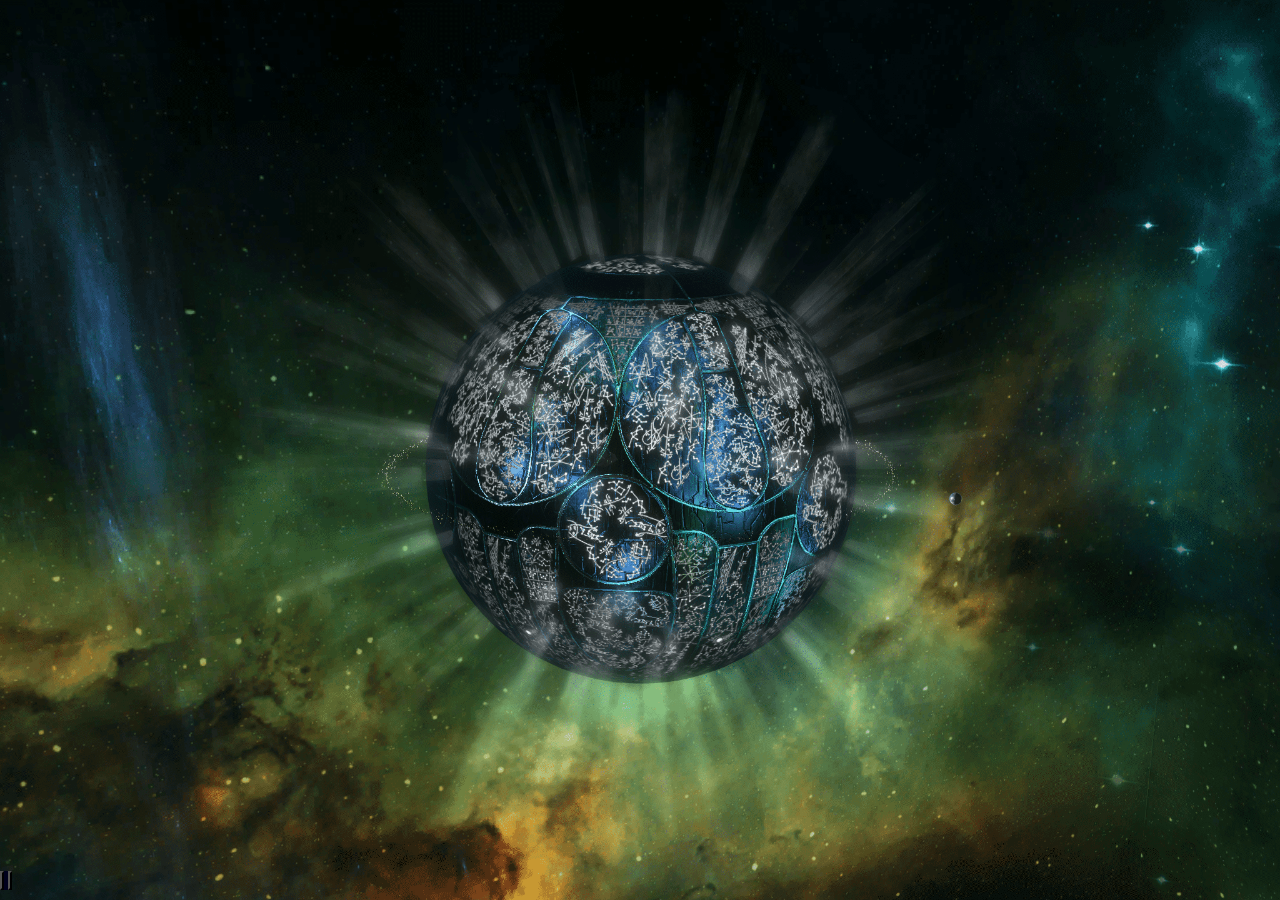
==== other_projects/stellaris_caloctoran/index.html @ b80747b4 "Implemented carousel system" ====
<!DOCTYPE html>
<html lang="en">
  <head>
    <meta charset="UTF-8" />
    <meta http-equiv="X-UA-Compatible" content="IE=edge" />
    <meta name="viewport" content="width=device-width, initial-scale=1.0" />
    <link rel="stylesheet" href="css/style.css" />
    <link rel="stylesheet" href="css/landscape.css" />
    <link rel="stylesheet" href="css/portrait.css" />
    <link rel="shortcut icon" href="favicon.ico" type="image/x-icon" />
    <title>The Caloctoran Trade & Farm Group</title>
  </head>
  <body>
    <main>
      <article data-index="0" data-status="active">
        <figure>
          <img
            src="../stellaris_mods/images/slideshow/gigastructural_engineering/gigas_01.png"
            alt=""
          />
        </figure>
      </article>
      <article data-index="1" data-status="inactive">
        <figure>
          <img
            src="../stellaris_mods/images/slideshow/gigastructural_engineering/gigas_02.png"
            alt=""
          />
        </figure>
      </article>
      <article data-index="2" data-status="inactive">
        <figure>
          <img
            src="../stellaris_mods/images/slideshow/gigastructural_engineering/gigas_03.png"
            alt=""
          />
        </figure>
      </article>
      <article data-index="3" data-status="inactive">
        <figure>
          <img
            src="../stellaris_mods/images/slideshow/gigastructural_engineering/gigas_04.png"
            alt=""
          />
        </figure>
      </article>
    </main>
    <nav>
      <button type="button" onClick="handleLeftClick()">
        <picture>
          <source
            srcset="../stellaris_mods/images/singular_images/portrait_prev.png"
            media="(orientation: portrait)"
          />
          <img
            src="../stellaris_mods/images/singular_images/landscape_prev.png"
            alt=""
          />
        </picture>
      </button>
      <button type="button" onClick="handleRightClick()">
        <picture>
          <source
            srcset="../stellaris_mods/images/singular_images/portrait_next.png"
            media="(orientation: portrait)"
          />
          <img
            src="../stellaris_mods/images/singular_images/landscape_next.png"
            alt=""
          />
        </picture>
      </button>
    </nav>
    <script src="js/carousel.js"></script>
  </body>
</html>
---- other_projects/stellaris_caloctoran/css/style.css ----
* {
  margin: 0;
  padding: 0;
  box-sizing: border-box;
  color: white;
  font-family: sans-serif;
  background-color: rgb(0, 1, 29);
}

body {
  overflow: hidden;
}

main > article {
  display: grid;
  width: 100%;
  height: 100%;
  position: absolute;
  left: 0;
  top: 0;
  transition: transform 400ms ease-in-out;
}

main > article > figure {
  background-color: rgb(10, 12, 54);
  overflow: hidden;
}

main > article > figure > img {
  height: 100%;
  width: 100%;
  object-fit: cover;
}

main > article[data-status="becoming-active-from-before"] {
  transition: none;
}

main > article[data-status="becoming-active-from-after"] {
  transition: none;
}

nav {
  position: absolute;
  bottom: 10px;
}
---- other_projects/stellaris_caloctoran/css/landscape.css ----
@media (orientation: landscape) {
  main > article[data-status="inactive"] {
    transform: translateX(-100%);
    transition: none;
  }

  main > article[data-status="active"] {
    transform: translateX(0%);
  }

  main > article[data-status="before"] {
    transform: translateX(-100%);
  }

  main > article[data-status="after"] {
    transform: translateX(100%);
  }

  main > article[data-status="becoming-active-from-before"] {
    transform: translateX(-100%);
  }

  main > article[data-status="becoming-active-from-after"] {
    transform: translateX(100%);
  }
}
---- other_projects/stellaris_caloctoran/css/portrait.css ----
@media (orientation: portrait) {
  main > article[data-status="inactive"] {
    transform: translateY(-100%);
    transition: none;
  }

  main > article[data-status="active"] {
    transform: translateY(0%);
  }

  main > article[data-status="before"] {
    transform: translateY(-100%);
  }

  main > article[data-status="after"] {
    transform: translateY(100%);
  }

  main > article[data-status="becoming-active-from-before"] {
    transform: translateY(-100%);
  }

  main > article[data-status="becoming-active-from-after"] {
    transform: translateY(100%);
  }
}
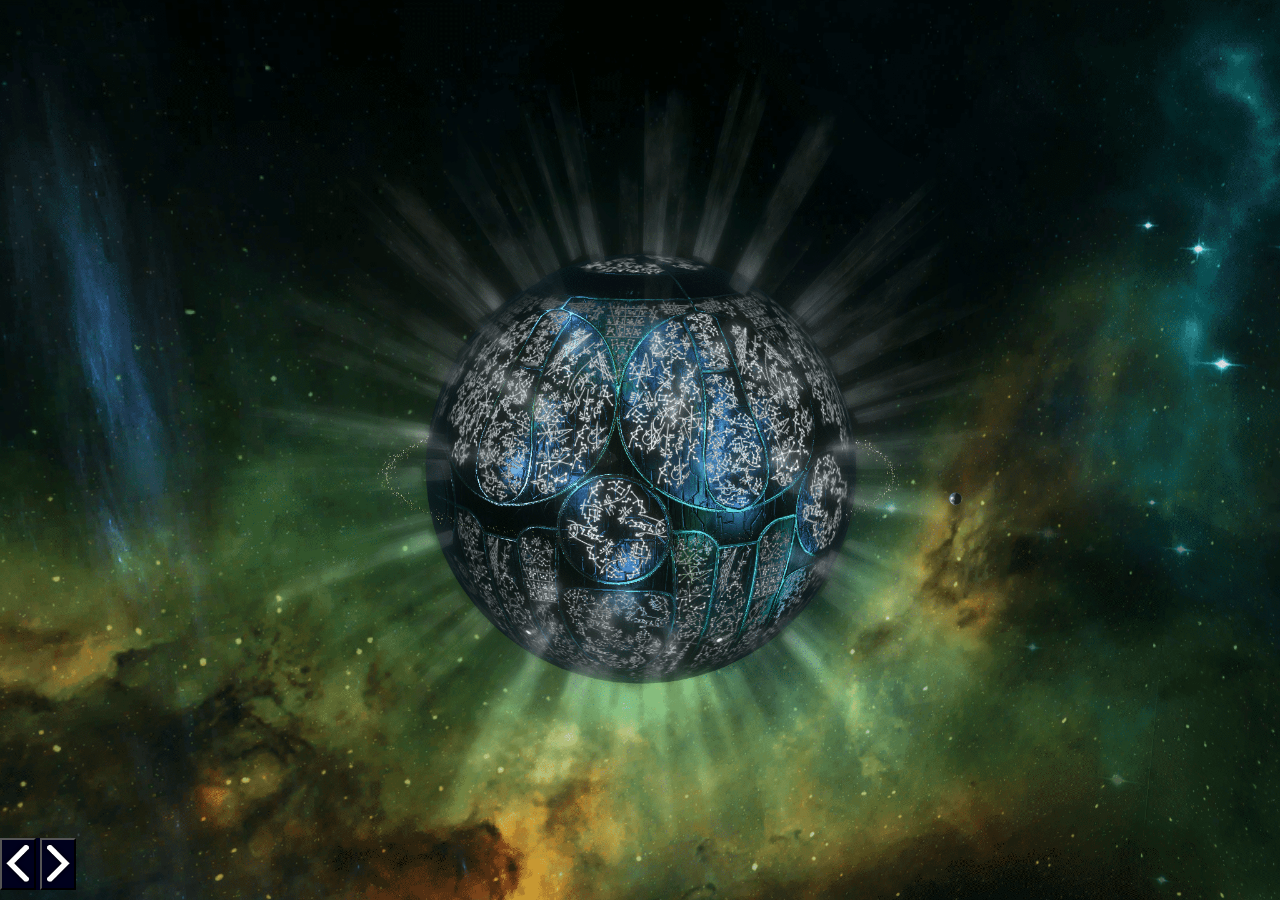
==== commit 50342aaf: "Blider" ====
--- a/other_projects/stellaris_caloctoran/index.html
+++ b/other_projects/stellaris_caloctoran/index.html
@@ -49,11 +49,11 @@
       <button type="button" onClick="handleLeftClick()">
         <picture>
           <source
-            srcset="../stellaris_mods/images/singular_images/portrait_prev.png"
+            srcset="images/portrait_prev.png"
             media="(orientation: portrait)"
           />
           <img
-            src="../stellaris_mods/images/singular_images/landscape_prev.png"
+            src="images/prev.png"
             alt=""
           />
         </picture>
@@ -61,11 +61,11 @@
       <button type="button" onClick="handleRightClick()">
         <picture>
           <source
-            srcset="../stellaris_mods/images/singular_images/portrait_next.png"
+            srcset="images/next.png"
             media="(orientation: portrait)"
           />
           <img
-            src="../stellaris_mods/images/singular_images/landscape_next.png"
+            src="images/next.png"
             alt=""
           />
         </picture>
--- a/other_projects/stellaris_caloctoran/css/style.css
+++ b/other_projects/stellaris_caloctoran/css/style.css
@@ -43,4 +43,4 @@
 nav {
   position: absolute;
   bottom: 10px;
-} +}
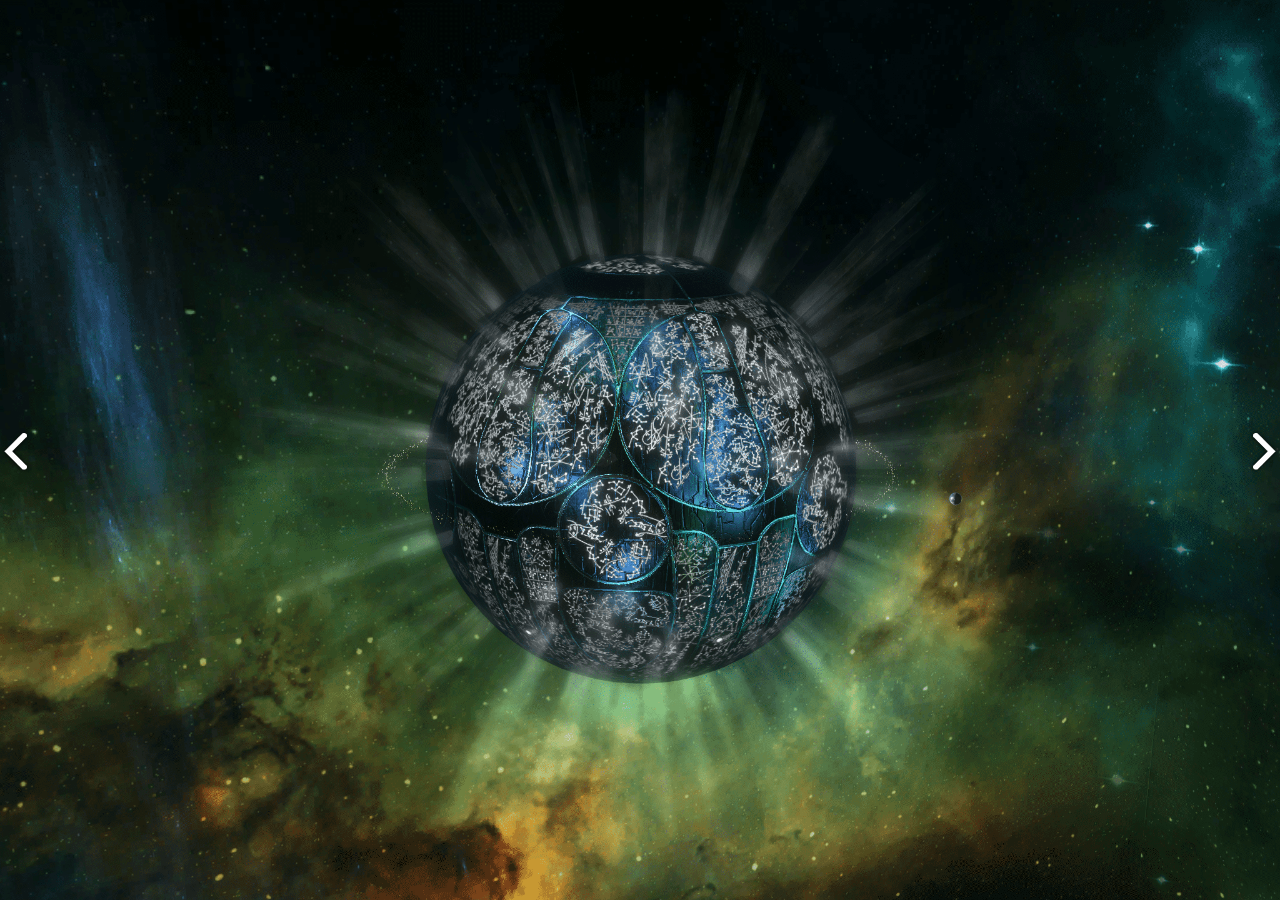
==== commit 4fd902f8: "Button fixes" ====
--- a/other_projects/stellaris_caloctoran/index.html
+++ b/other_projects/stellaris_caloctoran/index.html
@@ -47,28 +47,10 @@
     </main>
     <nav>
       <button type="button" onClick="handleLeftClick()">
-        <picture>
-          <source
-            srcset="images/portrait_prev.png"
-            media="(orientation: portrait)"
-          />
-          <img
-            src="images/prev.png"
-            alt=""
-          />
-        </picture>
+        <img src="images/prev.png" alt="" />
       </button>
       <button type="button" onClick="handleRightClick()">
-        <picture>
-          <source
-            srcset="images/next.png"
-            media="(orientation: portrait)"
-          />
-          <img
-            src="images/next.png"
-            alt=""
-          />
-        </picture>
+        <img src="images/next.png" alt="" />
       </button>
     </nav>
     <script src="js/carousel.js"></script>
--- a/other_projects/stellaris_caloctoran/css/style.css
+++ b/other_projects/stellaris_caloctoran/css/style.css
@@ -42,5 +42,17 @@
 
 nav {
   position: absolute;
-  bottom: 10px;
+  background-color: rgba(0, 0, 0, 0);
+  width: 100vw;
+  height: 100vh;
 }
+
+button {
+  background-color: rgba(0, 0, 0, 0);
+  border: 0;
+  position: absolute;
+}
+
+img {
+  background-color: rgba(0, 0, 0, 0);
+}
--- a/other_projects/stellaris_caloctoran/css/landscape.css
+++ b/other_projects/stellaris_caloctoran/css/landscape.css
@@ -23,4 +23,14 @@
   main > article[data-status="becoming-active-from-after"] {
     transform: translateX(100%);
   }
+
+  button:first-of-type {
+    left: 0;
+    top: calc(50vh - 22.5px);
+  }
+
+  button:last-of-type {
+    right: 0;
+    top: calc(50vh - 22.5px);
+  }
 }
--- a/other_projects/stellaris_caloctoran/css/portrait.css
+++ b/other_projects/stellaris_caloctoran/css/portrait.css
@@ -23,4 +23,18 @@
   main > article[data-status="becoming-active-from-after"] {
     transform: translateY(100%);
   }
+
+  button {
+    transform: rotate(90deg);
+  }
+
+  button:first-of-type {
+    top: 0;
+    left: calc(50vw - 22.5px);
+  }
+
+  button:last-of-type {
+    bottom: 0;
+    left: calc(50vw - 22.5px);
+  }
 }
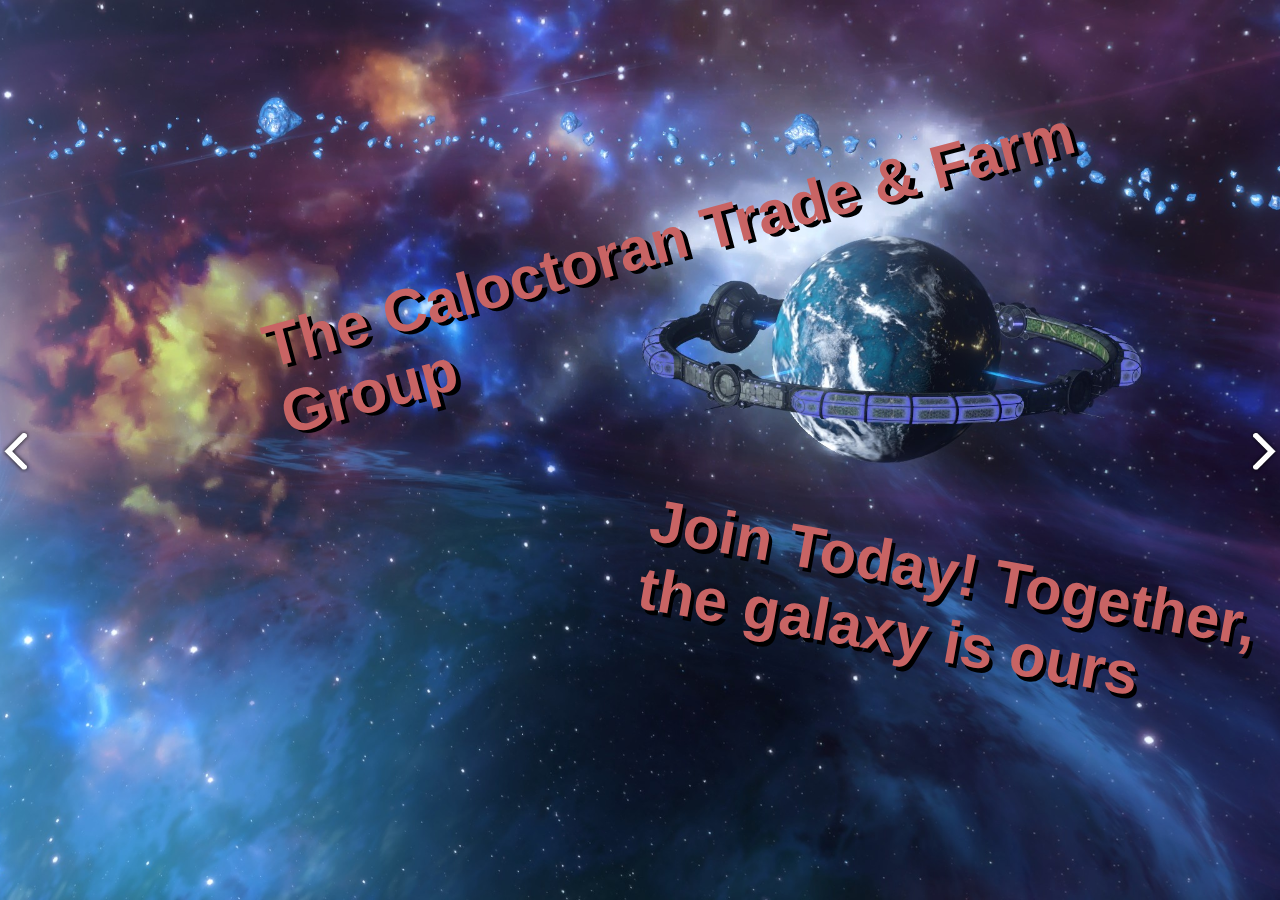
==== commit 68c1e687: "Finished Page 1.0" ====
--- a/other_projects/stellaris_caloctoran/index.html
+++ b/other_projects/stellaris_caloctoran/index.html
@@ -7,42 +7,42 @@
     <link rel="stylesheet" href="css/style.css" />
     <link rel="stylesheet" href="css/landscape.css" />
     <link rel="stylesheet" href="css/portrait.css" />
-    <link rel="shortcut icon" href="favicon.ico" type="image/x-icon" />
+    <link rel="shortcut icon" href="images/favicon.png" type="image/x-icon" />
     <title>The Caloctoran Trade & Farm Group</title>
   </head>
   <body>
     <main>
       <article data-index="0" data-status="active">
-        <figure>
-          <img
-            src="../stellaris_mods/images/slideshow/gigastructural_engineering/gigas_01.png"
-            alt=""
-          />
-        </figure>
+        <img
+          src="images/caloc.jpg"
+          alt="Image of the massive Caloctoran Capital"
+        />
+        <h1>The Caloctoran Trade & Farm Group</h1>
+        <h1>Join Today! Together, the galaxy is ours</h1>
       </article>
       <article data-index="1" data-status="inactive">
-        <figure>
-          <img
-            src="../stellaris_mods/images/slideshow/gigastructural_engineering/gigas_02.png"
-            alt=""
-          />
-        </figure>
+        <img
+          src="images/fleet.jpg"
+          alt="Image of the mighty Caloctoran Fleet"
+        />
+        <h1>The Mighty Fleet</h1>
+        <h1>Our First Line of Defense against any threat</h1>
       </article>
       <article data-index="2" data-status="inactive">
-        <figure>
-          <img
-            src="../stellaris_mods/images/slideshow/gigastructural_engineering/gigas_03.png"
-            alt=""
-          />
-        </figure>
+        <img
+          src="images/region.jpg"
+          alt="Image of the Caloctoran Empire and its neighbours"
+        />
+        <h1>The Empire Stands Ready</h1>
+        <h1>We must look beyond our borders, our neighbors are weak</h1>
       </article>
       <article data-index="3" data-status="inactive">
-        <figure>
-          <img
-            src="../stellaris_mods/images/slideshow/gigastructural_engineering/gigas_04.png"
-            alt=""
-          />
-        </figure>
+        <img
+          src="images/galaxy.jpg"
+          alt="Image of the Galaxy and the Caloctoran Empire withing it"
+        />
+        <h1>The Galaxy Will Be Ours</h1>
+        <h1>We are growing stronger each day. We will rule the galaxy</h1>
       </article>
     </main>
     <nav>
--- a/other_projects/stellaris_caloctoran/css/style.css
+++ b/other_projects/stellaris_caloctoran/css/style.css
@@ -2,9 +2,7 @@
   margin: 0;
   padding: 0;
   box-sizing: border-box;
-  color: white;
-  font-family: sans-serif;
-  background-color: rgb(0, 1, 29);
+  background-color: rgba(0, 0, 0, 0);
 }
 
 body {
@@ -19,17 +17,33 @@
   left: 0;
   top: 0;
   transition: transform 400ms ease-in-out;
-}
-
-main > article > figure {
-  background-color: rgb(10, 12, 54);
   overflow: hidden;
 }
 
-main > article > figure > img {
+main > article > img {
   height: 100%;
   width: 100%;
   object-fit: cover;
+}
+
+main > article > h1 {
+  position: absolute;
+  font-family: "Franklin Gothic Medium", "Arial Narrow", Arial, sans-serif;
+  font-size: 60px;
+  color: rgb(200, 100, 100);
+  text-shadow: 4px 4px black;
+}
+
+main > article > h1:first-of-type {
+  top: 20vh;
+  left: 20vw;
+  transform: rotate(-15deg);
+}
+
+main > article > h1:last-of-type {
+  top: 60vh;
+  left: 50vw;
+  transform: rotate(10deg);
 }
 
 main > article[data-status="becoming-active-from-before"] {
@@ -40,19 +54,7 @@
   transition: none;
 }
 
-nav {
-  position: absolute;
-  background-color: rgba(0, 0, 0, 0);
-  width: 100vw;
-  height: 100vh;
-}
-
 button {
-  background-color: rgba(0, 0, 0, 0);
   border: 0;
   position: absolute;
 }
-
-img {
-  background-color: rgba(0, 0, 0, 0);
-}
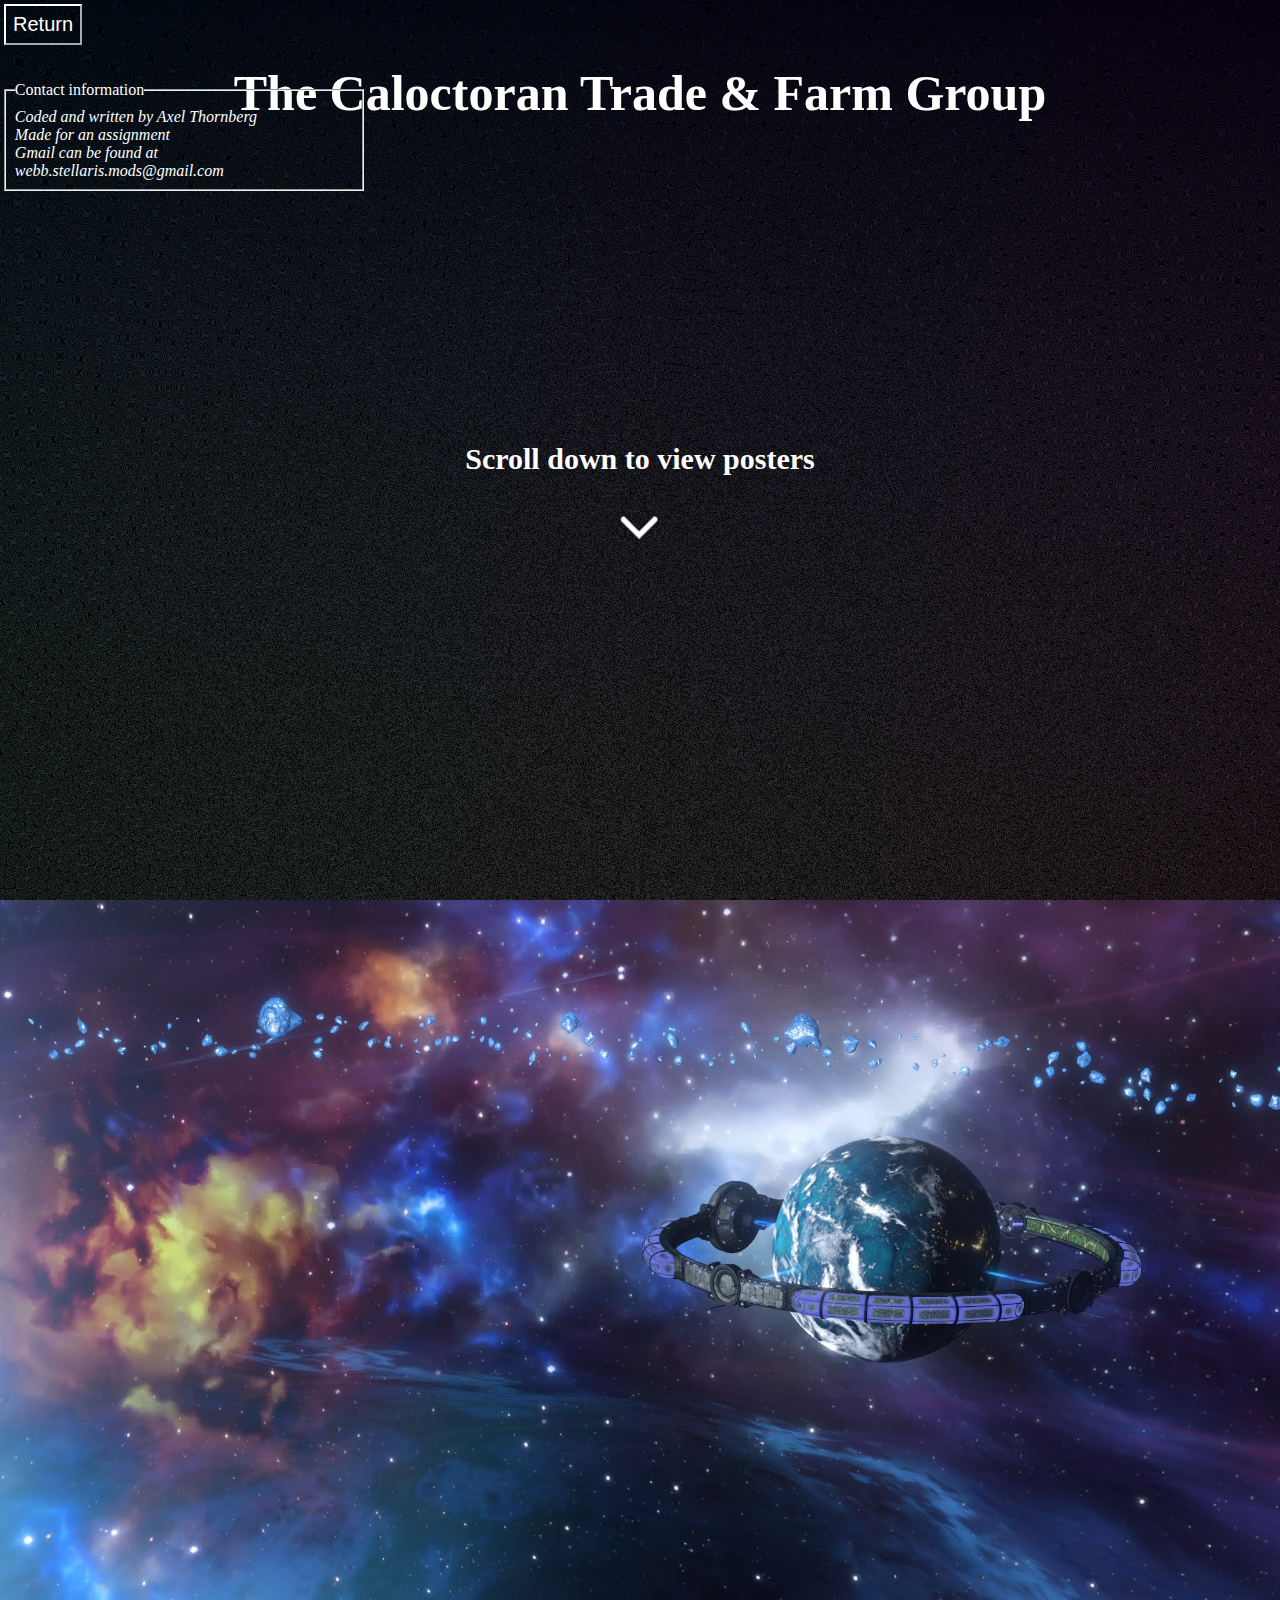
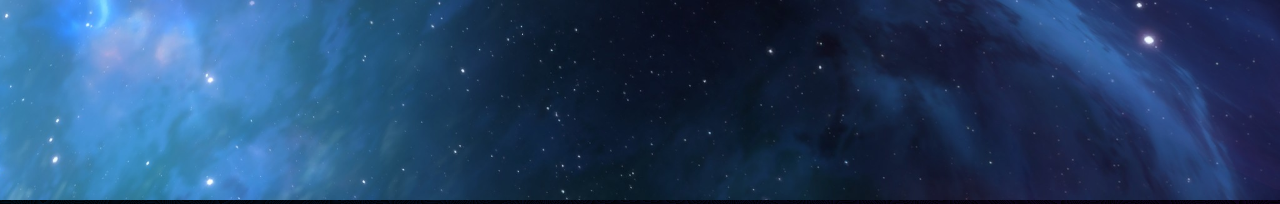
==== commit 2abae5e1: "Updated project" ====
--- a/other_projects/stellaris_caloctoran/index.html
+++ b/other_projects/stellaris_caloctoran/index.html
@@ -1,58 +1,41 @@
 <!DOCTYPE html>
 <html lang="en">
   <head>
-    <meta charset="UTF-8" />
-    <meta http-equiv="X-UA-Compatible" content="IE=edge" />
-    <meta name="viewport" content="width=device-width, initial-scale=1.0" />
-    <link rel="stylesheet" href="css/style.css" />
-    <link rel="stylesheet" href="css/landscape.css" />
-    <link rel="stylesheet" href="css/portrait.css" />
-    <link rel="shortcut icon" href="images/favicon.png" type="image/x-icon" />
+    <meta charset="UTF-8" >
+    <meta http-equiv="X-UA-Compatible" content="IE=edge" >
+    <meta name="viewport" content="width=device-width, initial-scale=1.0" >
+    <link rel="stylesheet" href="css/home.css" >
+    <link rel="shortcut icon" href="images/favicon.png" type="image/x-icon" >
     <title>The Caloctoran Trade & Farm Group</title>
   </head>
   <body>
     <main>
-      <article data-index="0" data-status="active">
-        <img
-          src="images/caloc.jpg"
-          alt="Image of the massive Caloctoran Capital"
-        />
-        <h1>The Caloctoran Trade & Farm Group</h1>
-        <h1>Join Today! Together, the galaxy is ours</h1>
-      </article>
-      <article data-index="1" data-status="inactive">
-        <img
-          src="images/fleet.jpg"
-          alt="Image of the mighty Caloctoran Fleet"
-        />
-        <h1>The Mighty Fleet</h1>
-        <h1>Our First Line of Defense against any threat</h1>
-      </article>
-      <article data-index="2" data-status="inactive">
-        <img
-          src="images/region.jpg"
-          alt="Image of the Caloctoran Empire and its neighbours"
-        />
-        <h1>The Empire Stands Ready</h1>
-        <h1>We must look beyond our borders, our neighbors are weak</h1>
-      </article>
-      <article data-index="3" data-status="inactive">
-        <img
-          src="images/galaxy.jpg"
-          alt="Image of the Galaxy and the Caloctoran Empire withing it"
-        />
-        <h1>The Galaxy Will Be Ours</h1>
-        <h1>We are growing stronger each day. We will rule the galaxy</h1>
-      </article>
+      <aside>
+        <button onclick="location.href = '../../';">Return</button>
+        <fieldset>
+          <legend>Contact information</legend>
+          <address>
+            Coded and written by Axel Thornberg<br >
+            Made for an assignment<br >
+            Gmail can be found at
+            <a href="mailto:webb.stellaris.mods@gmail.com"
+              >webb.stellaris.mods@gmail.com</a
+            >
+            <br >
+          </address>
+        </fieldset>
+      </aside>
+      <h1>The Caloctoran Trade & Farm Group</h1>
+      <h3>Scroll down to view posters</h3>
+      <button onclick="location.href = '#redirect';">
+        <img src="images/next.png" alt="Arrow pointing down" >
+      </button>
     </main>
-    <nav>
-      <button type="button" onClick="handleLeftClick()">
-        <img src="images/prev.png" alt="" />
-      </button>
-      <button type="button" onClick="handleRightClick()">
-        <img src="images/next.png" alt="" />
-      </button>
-    </nav>
-    <script src="js/carousel.js"></script>
+    <img
+      src="images/caloc.jpg"
+      alt="Image of the Caloctoran Capital"
+      id="redirect"
+    >
+    <script src="js/redirect.js"></script>
   </body>
 </html>
--- a/other_projects/stellaris_caloctoran/css/home.css
+++ b/other_projects/stellaris_caloctoran/css/home.css
@@ -0,0 +1,68 @@
+* {
+  margin: 0;
+  padding: 0;
+  box-sizing: border-box;
+  color: white;
+}
+
+body {
+  height: 200vh;
+  overflow-x: hidden;
+  background: repeating-conic-gradient(#0000 0.000045%, #000d 0.0005%),
+    linear-gradient(rgb(0, 1, 29), transparent),
+    linear-gradient(to top left, rgb(29, 0, 1), transparent),
+    linear-gradient(to top right, rgb(1, 29, 0), transparent);
+  background-blend-mode: overlay, screen, screen;
+  & > main {
+    height: 100vh;
+    & > aside {
+      position: absolute;
+      padding: 0.3%;
+      & > button {
+        cursor: pointer;
+        background-color: rgba(0, 0, 0, 0);
+        padding: 2%;
+        text-align: left;
+        border-color: white;
+        font-size: 20px;
+      }
+      & > fieldset {
+        padding: 2.5%;
+        margin-top: 10%;
+        & > address {
+          & > a {
+            text-decoration: none;
+          }
+        }
+      }
+    }
+    & > h1 {
+      font-size: 50px;
+      font-family: serif;
+      text-align: center;
+      padding-top: 5%;
+    }
+    & > h3 {
+      font-size: 30px;
+      font-family: serif;
+      text-align: center;
+      margin-top: 25%;
+    }
+    & > button {
+      cursor: pointer;
+      background-color: rgba(0, 0, 0, 0);
+      padding: 0.3%;
+      border: 0;
+      margin: 2% auto 0 auto;
+      display: block;
+      & > img {
+        transform: rotate(90deg);
+      }
+    }
+  }
+  & > img {
+    width: 100vw;
+    height: 100vh;
+    object-fit: cover;
+  }
+}
